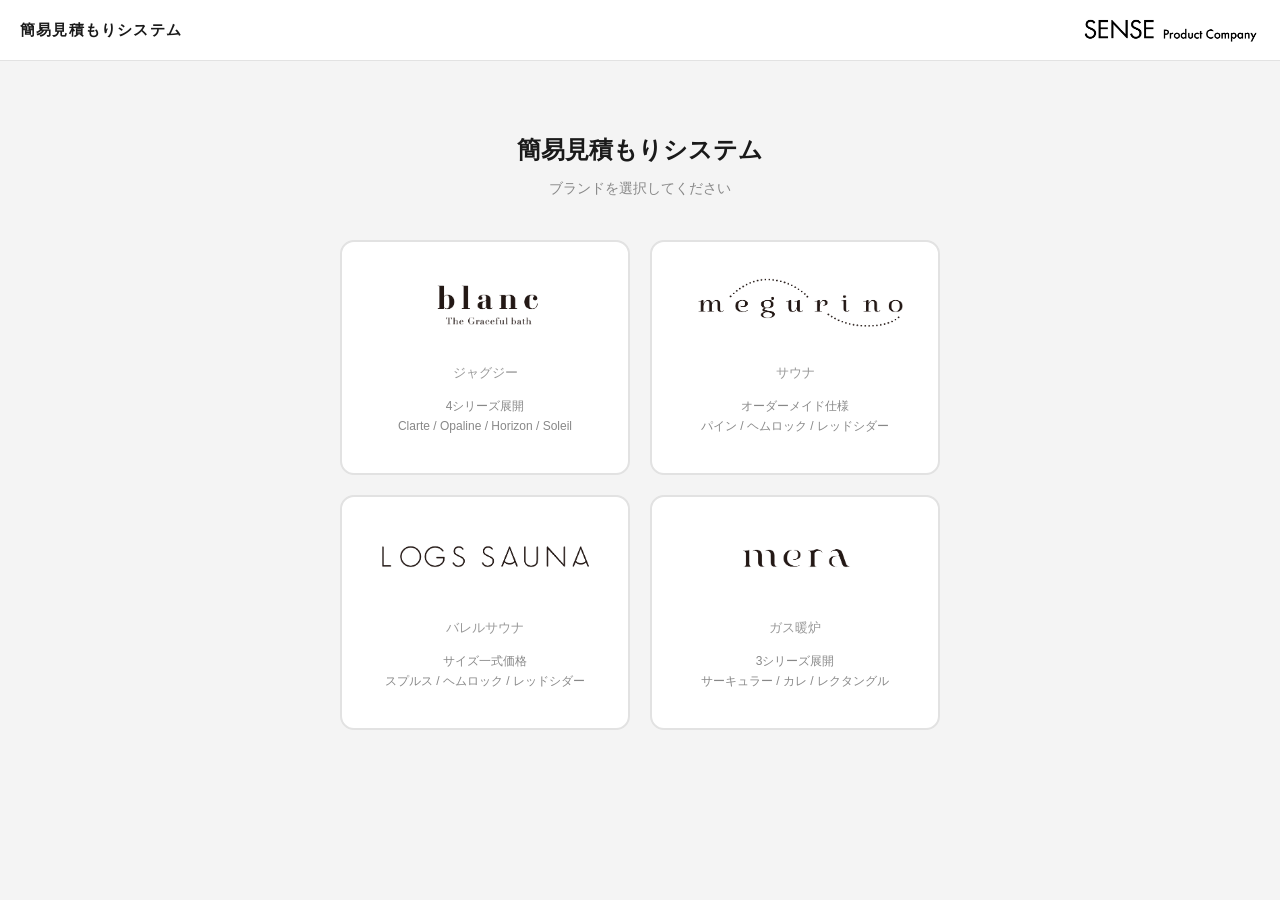
==== index.html @ 18c6ae9b "Initial commit: SENSE Product Company 簡易見積もりシステム" ====
<!DOCTYPE html>
<html lang="ja">
<head>
  <meta charset="UTF-8">
  <meta name="viewport" content="width=device-width, initial-scale=1.0">
  <title>簡易見積もり | blanc & megurino</title>
  <link rel="stylesheet" href="style.css">
</head>
<body>
  <div id="app"></div>
  <script src="app.js"></script>
</body>
</html>
---- style.css ----
/* ===== RESET & BASE ===== */
*, *::before, *::after { box-sizing: border-box; margin: 0; padding: 0; }

body {
  font-family: 'Hiragino Kaku Gothic Pro', 'Meiryo', 'Yu Gothic', sans-serif;
  background: #F4F4F4;
  color: #2D2D2D;
  min-height: 100vh;
  font-size: 14px;
  line-height: 1.6;
}

/* ===== HEADER ===== */
.header {
  background: #fff;
  border-bottom: 1px solid #E2E2E2;
  padding: 16px 20px;
  display: flex;
  align-items: center;
  justify-content: space-between;
  position: sticky;
  top: 0;
  z-index: 100;
}
.header-logo {
  font-size: 15px;
  font-weight: 700;
  letter-spacing: 0.08em;
  color: #1A1A1A;
}
.header-sub {
  font-size: 11px;
  color: #999;
  letter-spacing: 0.04em;
}
.header-logo-img {
  height: 28px;
  width: auto;
  display: block;
}

/* ===== PROGRESS BAR ===== */
.progress-wrap {
  background: #fff;
  border-bottom: 1px solid #E2E2E2;
  padding: 0 20px;
  overflow-x: auto;
  scrollbar-width: none;
}
.progress-wrap::-webkit-scrollbar { display: none; }

.progress-steps {
  display: flex;
  min-width: max-content;
  padding: 12px 0;
  gap: 0;
}
.progress-step {
  display: flex;
  align-items: center;
  font-size: 12px;
  color: #AAAAAA;
  white-space: nowrap;
}
.progress-step.active { color: #2D2D2D; font-weight: 600; }
.progress-step.done { color: #888; }

.step-dot {
  width: 22px;
  height: 22px;
  border-radius: 50%;
  background: #E8E8E8;
  display: flex;
  align-items: center;
  justify-content: center;
  font-size: 10px;
  font-weight: 700;
  margin-right: 6px;
  flex-shrink: 0;
}
.progress-step.active .step-dot { background: #2D2D2D; color: #fff; }
.progress-step.done .step-dot { background: #C0C0C0; color: #fff; }

.step-arrow {
  margin: 0 8px;
  color: #DDDDDD;
  font-size: 11px;
}

/* ===== CONTAINER ===== */
.container {
  max-width: 860px;
  margin: 0 auto;
  padding: 30px 20px 80px;
}

/* ===== STEP TITLE ===== */
.step-title {
  font-size: 20px;
  font-weight: 700;
  color: #1A1A1A;
  margin-bottom: 6px;
  letter-spacing: 0.02em;
}
.step-sub {
  font-size: 13px;
  color: #888;
  margin-bottom: 24px;
}

/* ===== CARD GRID ===== */
.card-grid {
  display: grid;
  grid-template-columns: repeat(auto-fill, minmax(190px, 1fr));
  gap: 12px;
  margin-bottom: 16px;
}
.card-grid.two-col { grid-template-columns: repeat(2, 1fr); }
.card-grid.three-col { grid-template-columns: repeat(3, 1fr); }
.card-grid.four-col { grid-template-columns: repeat(4, 1fr); }

.card {
  background: #fff;
  border: 2px solid #E2E2E2;
  border-radius: 10px;
  padding: 18px 16px;
  cursor: pointer;
  transition: border-color 0.15s, background 0.15s, transform 0.1s;
  user-select: none;
}
.card:hover { border-color: #AAAAAA; transform: translateY(-1px); }
.card.selected {
  border-color: #2D2D2D;
  background: #F8F8F8;
}
.card-name {
  font-size: 15px;
  font-weight: 700;
  color: #1A1A1A;
  margin-bottom: 4px;
}
.card-sub {
  font-size: 12px;
  color: #888;
  margin-bottom: 6px;
}
.card-price {
  font-size: 14px;
  font-weight: 600;
  color: #333;
  margin-top: 8px;
}
.card-tag {
  display: inline-block;
  background: #F0F0F0;
  color: #666;
  font-size: 10px;
  padding: 2px 8px;
  border-radius: 20px;
  margin-top: 6px;
}
.card-tag.green { background: #E8F5E9; color: #388E3C; }

/* ===== PRODUCT SELECT (HOME) ===== */
.home-wrap {
  display: flex;
  flex-direction: column;
  align-items: center;
  padding: 40px 20px;
}
.home-title {
  font-size: 24px;
  font-weight: 700;
  color: #1A1A1A;
  margin-bottom: 8px;
  text-align: center;
}
.home-sub {
  font-size: 14px;
  color: #888;
  margin-bottom: 40px;
  text-align: center;
}
.product-cards {
  display: grid;
  grid-template-columns: 1fr 1fr;
  gap: 20px;
  width: 100%;
  max-width: 600px;
}
.product-card {
  background: #fff;
  border: 2px solid #E2E2E2;
  border-radius: 14px;
  padding: 36px 24px;
  cursor: pointer;
  transition: border-color 0.2s, transform 0.15s, box-shadow 0.15s;
  text-align: center;
}
.product-card:hover {
  border-color: #888;
  transform: translateY(-3px);
  box-shadow: 0 8px 24px rgba(0,0,0,0.08);
}
.product-card-brand {
  font-size: 22px;
  font-weight: 800;
  letter-spacing: 0.06em;
  color: #1A1A1A;
  margin-bottom: 6px;
}
.product-card-type {
  font-size: 13px;
  color: #999;
  margin-bottom: 12px;
}
.product-card-icon {
  font-size: 40px;
  margin-bottom: 16px;
}
.product-card-desc {
  font-size: 12px;
  color: #888;
  line-height: 1.7;
}

/* ===== SECTION LABEL ===== */
.section-label {
  font-size: 12px;
  font-weight: 700;
  letter-spacing: 0.08em;
  color: #888;
  text-transform: uppercase;
  margin-bottom: 10px;
  margin-top: 24px;
}
.section-label:first-child { margin-top: 0; }

/* ===== TABLE (Size selection) ===== */
.size-table {
  width: 100%;
  border-collapse: collapse;
  background: #fff;
  border-radius: 10px;
  overflow: hidden;
  border: 1px solid #E2E2E2;
  margin-bottom: 16px;
}
.size-table th {
  background: #F7F7F7;
  padding: 10px 14px;
  font-size: 12px;
  color: #888;
  font-weight: 600;
  text-align: left;
  border-bottom: 1px solid #E2E2E2;
}
.size-table td {
  padding: 12px 14px;
  border-bottom: 1px solid #F0F0F0;
  font-size: 13px;
}
.size-table tr:last-child td { border-bottom: none; }
.size-table tr.selected td { background: #F5F5F5; }
.size-table tr { cursor: pointer; transition: background 0.1s; }
.size-table tr:hover td { background: #FAFAFA; }
.size-table tr.selected td:first-child {
  border-left: 3px solid #2D2D2D;
  padding-left: 11px;
}
.size-table .price-col { font-weight: 600; color: #1A1A1A; text-align: right; }
.size-table .spec-badge {
  display: inline-block;
  background: #EEF2FF;
  color: #4F61C0;
  font-size: 10px;
  padding: 2px 8px;
  border-radius: 20px;
}

/* ===== INPUT FIELDS ===== */
.input-row {
  display: flex;
  gap: 16px;
  margin-bottom: 20px;
  flex-wrap: wrap;
}
.input-group {
  flex: 1;
  min-width: 120px;
}
.input-group label {
  display: block;
  font-size: 12px;
  font-weight: 600;
  color: #666;
  margin-bottom: 6px;
  letter-spacing: 0.04em;
}
.input-group input[type="number"],
.input-group input[type="text"] {
  width: 100%;
  padding: 10px 12px;
  border: 1.5px solid #E2E2E2;
  border-radius: 8px;
  font-size: 14px;
  color: #1A1A1A;
  background: #fff;
  transition: border-color 0.15s;
  -moz-appearance: textfield;
}
.input-group input::-webkit-outer-spin-button,
.input-group input::-webkit-inner-spin-button { -webkit-appearance: none; }
.input-group input:focus {
  outline: none;
  border-color: #2D2D2D;
}
.input-hint {
  font-size: 11px;
  color: #AAAAAA;
  margin-top: 4px;
}

/* ===== SPIN BUTTONS ===== */
.spin-wrap {
  display: flex;
  align-items: center;
  gap: 6px;
}
.spin-wrap input[type="number"] {
  flex: 1;
  text-align: center;
}
.spin-btn {
  flex-shrink: 0;
  width: 38px;
  height: 38px;
  border: 1.5px solid #E2E2E2;
  border-radius: 8px;
  background: #fff;
  font-size: 20px;
  line-height: 1;
  cursor: pointer;
  display: flex;
  align-items: center;
  justify-content: center;
  color: #333;
  transition: background 0.1s, border-color 0.1s;
  user-select: none;
}
.spin-btn:hover { background: #F0F0F0; border-color: #999; }
.spin-btn:active { background: #E0E0E0; }

/* ===== AREA PREVIEW ===== */
.area-preview {
  background: #F7F7F7;
  border-radius: 8px;
  padding: 14px 16px;
  margin-bottom: 20px;
  display: flex;
  gap: 24px;
  flex-wrap: wrap;
}
.area-item {
  font-size: 13px;
  color: #555;
}
.area-item span {
  font-weight: 700;
  color: #1A1A1A;
}

/* ===== RADIO GROUP ===== */
.radio-group {
  display: flex;
  flex-wrap: wrap;
  gap: 10px;
  margin-bottom: 20px;
}
.radio-btn {
  display: flex;
  align-items: center;
  gap: 8px;
  background: #fff;
  border: 2px solid #E2E2E2;
  border-radius: 8px;
  padding: 10px 16px;
  cursor: pointer;
  transition: border-color 0.15s, background 0.15s;
  user-select: none;
  font-size: 13px;
}
.radio-btn input[type="radio"] { display: none; }
.radio-btn.checked { border-color: #2D2D2D; background: #F8F8F8; font-weight: 600; }
.radio-btn:hover { border-color: #AAAAAA; }

/* ===== CHECKBOX GROUP ===== */
.checkbox-list {
  display: flex;
  flex-direction: column;
  gap: 8px;
  margin-bottom: 16px;
}
.checkbox-item {
  display: flex;
  align-items: center;
  justify-content: space-between;
  background: #fff;
  border: 1.5px solid #E2E2E2;
  border-radius: 8px;
  padding: 12px 16px;
  cursor: pointer;
  transition: border-color 0.15s, background 0.15s;
  user-select: none;
}
.checkbox-item:hover { border-color: #AAAAAA; }
.checkbox-item.checked { border-color: #2D2D2D; background: #F8F8F8; }
.checkbox-item input[type="checkbox"] { display: none; }
.checkbox-label { display: flex; align-items: center; gap: 10px; font-size: 13px; }
.check-icon {
  width: 20px;
  height: 20px;
  border-radius: 4px;
  border: 2px solid #CCCCCC;
  display: flex;
  align-items: center;
  justify-content: center;
  flex-shrink: 0;
  transition: all 0.15s;
}
.checkbox-item.checked .check-icon {
  background: #2D2D2D;
  border-color: #2D2D2D;
  color: #fff;
}
.checkbox-item.checked .check-icon::after { content: '✓'; font-size: 12px; font-weight: 700; }
.checkbox-price { font-size: 13px; font-weight: 600; color: #555; white-space: nowrap; }

/* ===== WALL TILE CHECKBOXES ===== */
.wall-grid {
  display: grid;
  grid-template-columns: repeat(2, 1fr);
  gap: 10px;
  margin-bottom: 16px;
}
.wall-card {
  background: #fff;
  border: 1.5px solid #E2E2E2;
  border-radius: 8px;
  padding: 14px;
  cursor: pointer;
  transition: border-color 0.15s, background 0.15s;
  user-select: none;
}
.wall-card:hover { border-color: #AAAAAA; }
.wall-card.checked { border-color: #2D2D2D; background: #F8F8F8; }
.wall-card-header { display: flex; align-items: center; justify-content: space-between; margin-bottom: 4px; }
.wall-card-name { font-size: 13px; font-weight: 600; }
.wall-card-area { font-size: 12px; color: #888; }
.wall-card-price { font-size: 12px; color: #555; margin-top: 4px; }

/* ===== OPTIONAL TOGGLE ===== */
.toggle-row {
  display: flex;
  align-items: center;
  justify-content: space-between;
  background: #fff;
  border: 1.5px solid #E2E2E2;
  border-radius: 8px;
  padding: 14px 16px;
  cursor: pointer;
  margin-bottom: 12px;
  transition: border-color 0.15s;
  user-select: none;
}
.toggle-row:hover { border-color: #AAAAAA; }
.toggle-row.checked { border-color: #2D2D2D; background: #F8F8F8; }
.toggle-row-left { display: flex; flex-direction: column; gap: 2px; }
.toggle-row-name { font-size: 14px; font-weight: 600; }
.toggle-row-desc { font-size: 12px; color: #888; }
.toggle-pill {
  width: 40px;
  height: 22px;
  border-radius: 11px;
  background: #E0E0E0;
  position: relative;
  transition: background 0.2s;
  flex-shrink: 0;
}
.toggle-row.checked .toggle-pill { background: #2D2D2D; }
.toggle-pill::after {
  content: '';
  position: absolute;
  width: 16px;
  height: 16px;
  border-radius: 50%;
  background: #fff;
  top: 3px;
  left: 3px;
  transition: transform 0.2s;
}
.toggle-row.checked .toggle-pill::after { transform: translateX(18px); }

/* ===== INFO BOX ===== */
.info-box {
  background: #F7F7F7;
  border-left: 3px solid #CCCCCC;
  border-radius: 0 6px 6px 0;
  padding: 12px 14px;
  margin-bottom: 16px;
  font-size: 12px;
  color: #666;
  line-height: 1.7;
}

/* ===== NAVIGATION BUTTONS ===== */
.nav-bar {
  position: fixed;
  bottom: 0;
  left: 0;
  right: 0;
  background: #fff;
  border-top: 1px solid #E2E2E2;
  padding: 14px 20px;
  display: flex;
  justify-content: space-between;
  align-items: center;
  z-index: 100;
}
.nav-bar-inner {
  max-width: 860px;
  margin: 0 auto;
  width: 100%;
  display: flex;
  justify-content: space-between;
  align-items: center;
}
.btn {
  padding: 11px 28px;
  border-radius: 8px;
  font-size: 14px;
  font-weight: 600;
  cursor: pointer;
  transition: all 0.15s;
  border: none;
  letter-spacing: 0.02em;
}
.btn-primary {
  background: #2D2D2D;
  color: #fff;
}
.btn-primary:hover { background: #111; }
.btn-primary:disabled { background: #CCCCCC; cursor: not-allowed; }
.btn-secondary {
  background: #fff;
  color: #555;
  border: 1.5px solid #DCDCDC;
}
.btn-secondary:hover { border-color: #AAAAAA; color: #333; }
.btn-ghost {
  background: transparent;
  color: #888;
  border: none;
  padding: 11px 16px;
  font-size: 13px;
}
.btn-ghost:hover { color: #333; }
.btn-print {
  background: #F7F7F7;
  color: #555;
  border: 1.5px solid #DCDCDC;
  display: flex;
  align-items: center;
  gap: 6px;
}
.btn-print:hover { background: #EFEFEF; }

/* ===== ESTIMATE RESULT ===== */
.estimate-wrap {
  background: #fff;
  border-radius: 12px;
  overflow: hidden;
  border: 1px solid #E2E2E2;
  margin-bottom: 16px;
}
.estimate-header {
  background: #2D2D2D;
  color: #fff;
  padding: 16px 20px;
  font-size: 15px;
  font-weight: 700;
  letter-spacing: 0.04em;
}
.estimate-section {
  padding: 0;
}
.estimate-section-title {
  background: #F7F7F7;
  padding: 10px 20px;
  font-size: 12px;
  font-weight: 700;
  color: #888;
  letter-spacing: 0.06em;
  border-bottom: 1px solid #F0F0F0;
}
.estimate-row {
  display: flex;
  justify-content: space-between;
  align-items: center;
  padding: 12px 20px;
  border-bottom: 1px solid #F5F5F5;
  font-size: 13px;
}
.estimate-row:last-child { border-bottom: none; }
.estimate-row-label { color: #444; }
.estimate-row-detail { font-size: 11px; color: #AAAAAA; margin-left: 8px; }
.estimate-row-price { font-weight: 600; color: #1A1A1A; white-space: nowrap; }
.estimate-total-row {
  display: flex;
  justify-content: space-between;
  align-items: center;
  padding: 18px 20px;
  border-top: 2px solid #2D2D2D;
  font-size: 16px;
  font-weight: 700;
}
.estimate-total-price { font-size: 20px; color: #1A1A1A; }
.estimate-note {
  font-size: 12px;
  color: #AAAAAA;
  padding: 12px 20px;
  border-top: 1px solid #F0F0F0;
  line-height: 1.7;
}

/* ===== GLASS CONFIG ===== */
.glass-face-box {
  background: #F7F7F7;
  border-radius: 8px;
  padding: 16px;
  margin-top: 14px;
}
.glass-face-title {
  font-size: 12px;
  font-weight: 700;
  color: #666;
  margin-bottom: 10px;
  letter-spacing: 0.04em;
}

/* ===== STOVE TABLE ===== */
.stove-option {
  display: flex;
  align-items: center;
  justify-content: space-between;
  background: #fff;
  border: 2px solid #E2E2E2;
  border-radius: 8px;
  padding: 14px 16px;
  margin-bottom: 8px;
  cursor: pointer;
  transition: border-color 0.15s, background 0.15s;
  user-select: none;
}
.stove-option:hover { border-color: #AAAAAA; }
.stove-option.selected { border-color: #2D2D2D; background: #F8F8F8; }
.stove-option-none {
  background: #F7F7F7;
  border-color: #E2E2E2;
  color: #888;
}
.stove-name { font-size: 14px; font-weight: 600; }
.stove-price { font-size: 14px; font-weight: 600; color: #555; }

/* ===== ERROR STATE ===== */
.error-msg {
  background: #FFF3F3;
  border: 1px solid #FFCCCC;
  border-radius: 6px;
  padding: 10px 14px;
  font-size: 12px;
  color: #CC3333;
  margin-bottom: 12px;
}

/* ===== PRODUCT IMAGES ===== */
.product-card-img-wrap {
  margin: -12px -24px 20px;
  border-radius: 6px 6px 0 0;
  overflow: hidden;
}
.product-card-img-wrap img {
  width: 100%;
  height: auto;
  display: block;
}

.card-img-wrap {
  margin: -18px -16px 14px;
  border-radius: 8px 8px 0 0;
  overflow: hidden;
  height: 140px;
}
.card-img-wrap img {
  width: 100%;
  height: 100%;
  object-fit: cover;
  display: block;
}

.card-img-wrap-contain {
  margin: -18px -16px 14px;
  border-radius: 8px 8px 0 0;
  overflow: hidden;
  height: 200px;
  background: #F8F8F8;
  display: flex;
  align-items: center;
  justify-content: center;
}
.card-img-wrap-contain img {
  width: 100%;
  height: 100%;
  object-fit: contain;
  display: block;
  padding: 8px;
}

.estimate-hero-img {
  width: 100%;
  max-height: 220px;
  object-fit: cover;
  display: block;
}

/* ===== STEP BANNER ===== */
.step-banner-img {
  width: 100%;
  height: auto;
  max-height: 300px;
  object-fit: contain;
  border-radius: 10px;
  display: block;
  margin-bottom: 24px;
}

/* ===== SERIES OVERLAY CARD ===== */
.card-series-overlay {
  position: relative;
  background: #222;
  border: 2px solid #E2E2E2;
  border-radius: 10px;
  overflow: hidden;
  cursor: pointer;
  transition: border-color 0.15s, transform 0.1s;
  user-select: none;
  aspect-ratio: 3 / 2;
  padding: 0;
}
.card-series-overlay:hover { border-color: #AAAAAA; transform: translateY(-1px); }
.card-series-overlay.selected { border-color: #2D2D2D; }
.card-series-overlay.selected::after {
  content: '✓';
  position: absolute;
  top: 10px;
  right: 10px;
  background: #2D2D2D;
  color: #fff;
  width: 22px;
  height: 22px;
  border-radius: 50%;
  display: flex;
  align-items: center;
  justify-content: center;
  font-size: 12px;
  z-index: 3;
}
.card-series-overlay-img {
  position: absolute;
  inset: 0;
  width: 100%;
  height: 100%;
  object-fit: cover;
  display: block;
}
.card-series-overlay-body {
  position: relative;
  z-index: 2;
  height: 100%;
  display: flex;
  flex-direction: column;
  justify-content: flex-end;
  padding: 16px;
  background: linear-gradient(to bottom, transparent 30%, rgba(0,0,0,0.65) 100%);
}
.card-series-overlay-name {
  font-size: 18px;
  font-weight: 700;
  color: #fff;
  letter-spacing: 0.04em;
  margin-bottom: 2px;
  text-shadow: 0 1px 4px rgba(0,0,0,0.5);
}
.card-series-overlay-sub {
  font-size: 12px;
  color: rgba(255,255,255,0.85);
  margin-bottom: 6px;
  text-shadow: 0 1px 3px rgba(0,0,0,0.5);
}
.card-series-overlay-tag {
  display: inline-block;
  background: rgba(255,255,255,0.2);
  color: #fff;
  font-size: 10px;
  padding: 2px 8px;
  border-radius: 20px;
  backdrop-filter: blur(4px);
}
.card-series-overlay-tag.green {
  background: rgba(56,142,60,0.75);
  color: #fff;
}

/* ===== PRINT ===== */
@media print {
  .header, .progress-wrap, .nav-bar { display: none !important; }
  body { background: #fff; }
  .container { padding: 20px; }
  .estimate-wrap { box-shadow: none; border: 1px solid #CCC; }
}

/* ===== RESPONSIVE ===== */
@media (max-width: 600px) {
  .product-cards { grid-template-columns: 1fr; }
  .card-grid.three-col,
  .card-grid.four-col { grid-template-columns: repeat(2, 1fr); }
  .card-grid.two-col { grid-template-columns: 1fr; }
  .wall-grid { grid-template-columns: 1fr; }
  .input-row { flex-direction: column; }
  .step-title { font-size: 17px; }
  .home-title { font-size: 20px; }
}
@media (max-width: 400px) {
  .card-grid { grid-template-columns: 1fr; }
}
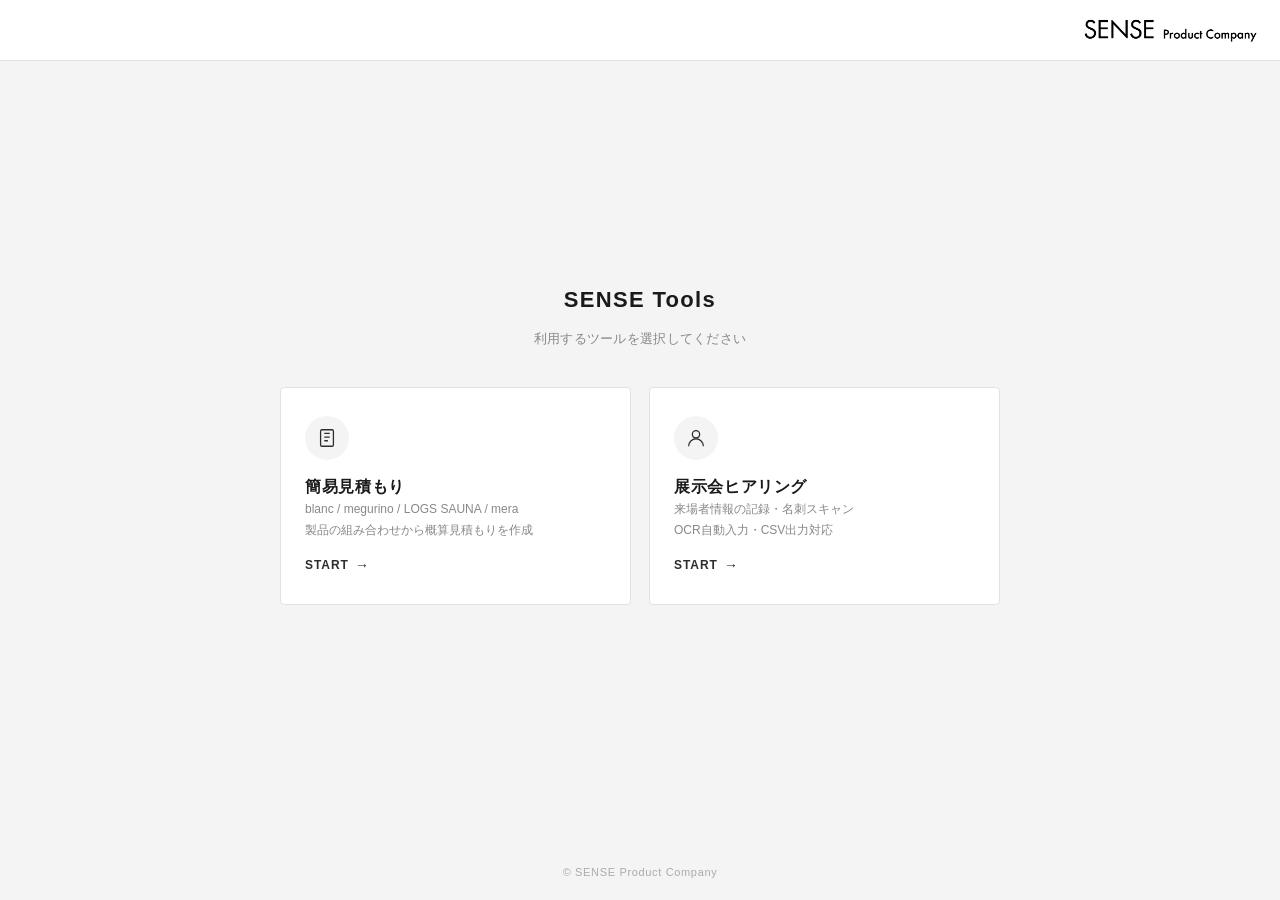
==== commit 5e121fae: "feat: 展示会ヒアリングPWAを統合・選択ランディング追加 既存の見積もりチャットボットを estimate/ サブディレクトリへ移動し、 新規にヒアリングPWA（hearing/）を追加。ルート" ====
--- a/index.html
+++ b/index.html
@@ -1,13 +1,90 @@
 <!DOCTYPE html>
 <html lang="ja">
 <head>
-  <meta charset="UTF-8">
-  <meta name="viewport" content="width=device-width, initial-scale=1.0">
-  <title>簡易見積もり | blanc & megurino</title>
-  <link rel="stylesheet" href="style.css">
+<meta charset="UTF-8">
+<meta name="viewport" content="width=device-width, initial-scale=1.0">
+<meta name="theme-color" content="#2D2D2D">
+<title>SENSE Tools | blanc & megurino</title>
+<style>
+*,*::before,*::after{box-sizing:border-box;margin:0;padding:0;touch-action:manipulation;}
+html,body{min-height:100vh;}
+body{
+  font-family:'Hiragino Kaku Gothic Pro','Meiryo','Yu Gothic',sans-serif;
+  background:#F4F4F4;color:#2D2D2D;font-size:14px;line-height:1.6;
+  display:flex;flex-direction:column;
+}
+.header{
+  background:#fff;border-bottom:1px solid #E2E2E2;padding:16px 20px;
+  display:flex;align-items:center;justify-content:flex-end;
+}
+.header-logo-img{height:28px;width:auto;display:block;}
+
+.main{flex:1;display:flex;flex-direction:column;align-items:center;justify-content:center;padding:40px 20px 60px;}
+.intro{text-align:center;margin-bottom:36px;max-width:520px;}
+.intro-title{font-size:22px;font-weight:700;color:#1A1A1A;letter-spacing:0.06em;margin-bottom:10px;}
+.intro-sub{font-size:13px;color:#888;letter-spacing:0.02em;line-height:1.8;}
+
+.cards{display:grid;grid-template-columns:1fr;gap:14px;width:100%;max-width:520px;}
+@media(min-width:680px){.cards{grid-template-columns:1fr 1fr;gap:18px;max-width:720px;}}
+
+.card{
+  background:#fff;border:1px solid #E2E2E2;border-radius:4px;
+  padding:28px 24px;text-decoration:none;color:inherit;
+  display:flex;flex-direction:column;gap:14px;
+  transition:border-color 0.15s,background 0.15s,transform 0.1s,box-shadow 0.15s;
+  cursor:pointer;
+}
+.card:hover{border-color:#2D2D2D;transform:translateY(-2px);box-shadow:0 4px 14px rgba(0,0,0,0.06);}
+.card:active{transform:translateY(0);}
+.card-icon{
+  width:44px;height:44px;border-radius:50%;background:#F4F4F4;
+  display:flex;align-items:center;justify-content:center;
+}
+.card-icon svg{width:22px;height:22px;stroke:#2D2D2D;stroke-width:1.4;fill:none;}
+.card-title{font-size:16px;font-weight:700;color:#1A1A1A;letter-spacing:0.04em;}
+.card-desc{font-size:12px;color:#888;line-height:1.7;}
+.card-arrow{margin-top:auto;font-size:12px;color:#2D2D2D;letter-spacing:0.08em;font-weight:600;display:flex;align-items:center;gap:6px;}
+.card-arrow::after{content:'→';font-size:14px;}
+
+.footer{padding:18px 20px;text-align:center;font-size:11px;color:#AAAAAA;letter-spacing:0.06em;}
+</style>
 </head>
 <body>
-  <div id="app"></div>
-  <script src="app.js"></script>
+<header class="header">
+  <img class="header-logo-img" src="./estimate/images/sense_logo.jpg.png.png?v=3" alt="SENSE Product Company" onerror="this.src='./estimate/images/sense_logo.jpg.png?v=3';this.onerror=function(){this.style.display='none';}">
+</header>
+
+<main class="main">
+  <div class="intro">
+    <div class="intro-title">SENSE Tools</div>
+    <div class="intro-sub">利用するツールを選択してください</div>
+  </div>
+
+  <div class="cards">
+    <a href="./estimate/" class="card">
+      <div class="card-icon">
+        <svg viewBox="0 0 24 24"><path d="M9 7h6M9 11h6M9 15h4"/><rect x="5" y="3" width="14" height="18" rx="1.5"/></svg>
+      </div>
+      <div>
+        <div class="card-title">簡易見積もり</div>
+        <div class="card-desc">blanc / megurino / LOGS SAUNA / mera<br>製品の組み合わせから概算見積もりを作成</div>
+      </div>
+      <div class="card-arrow">START</div>
+    </a>
+
+    <a href="./hearing/" class="card">
+      <div class="card-icon">
+        <svg viewBox="0 0 24 24"><circle cx="12" cy="8" r="4"/><path d="M4 21c0-4.4 3.6-8 8-8s8 3.6 8 8"/></svg>
+      </div>
+      <div>
+        <div class="card-title">展示会ヒアリング</div>
+        <div class="card-desc">来場者情報の記録・名刺スキャン<br>OCR自動入力・CSV出力対応</div>
+      </div>
+      <div class="card-arrow">START</div>
+    </a>
+  </div>
+</main>
+
+<footer class="footer">© SENSE Product Company</footer>
 </body>
 </html>
